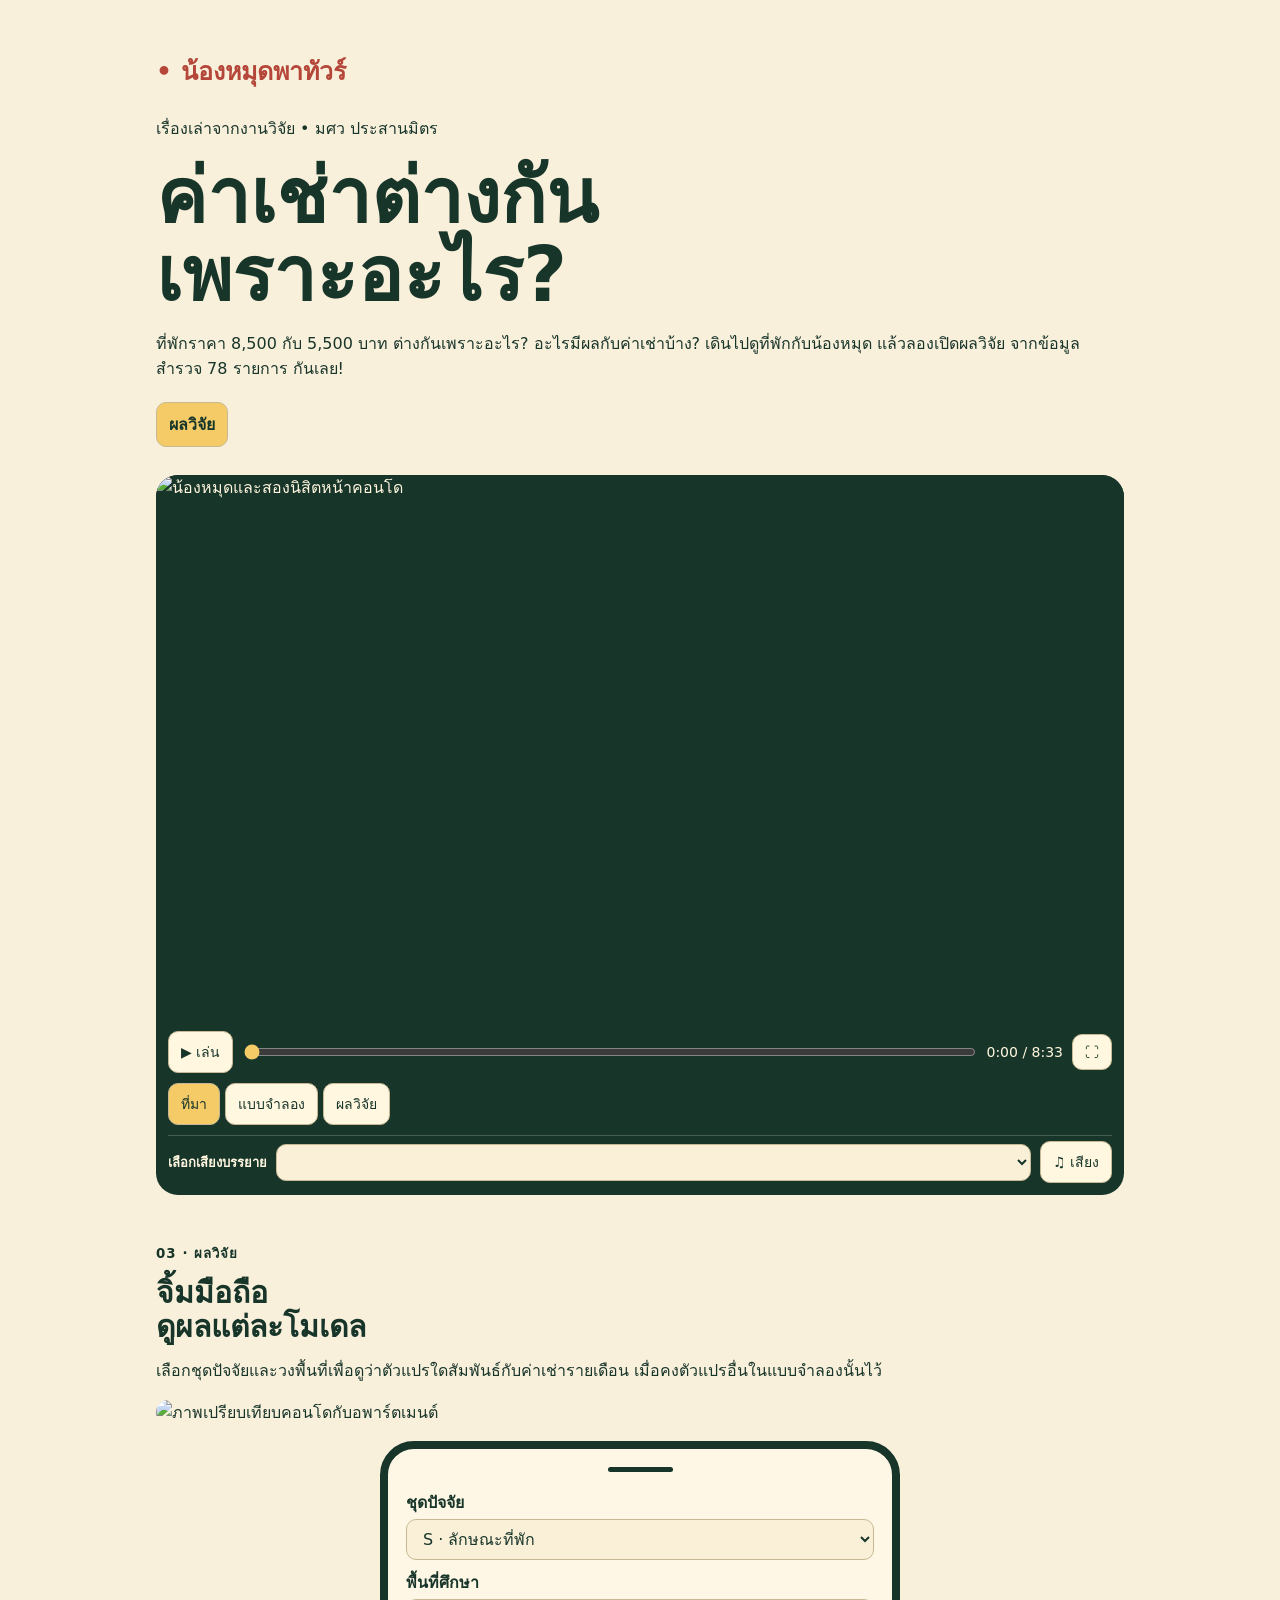
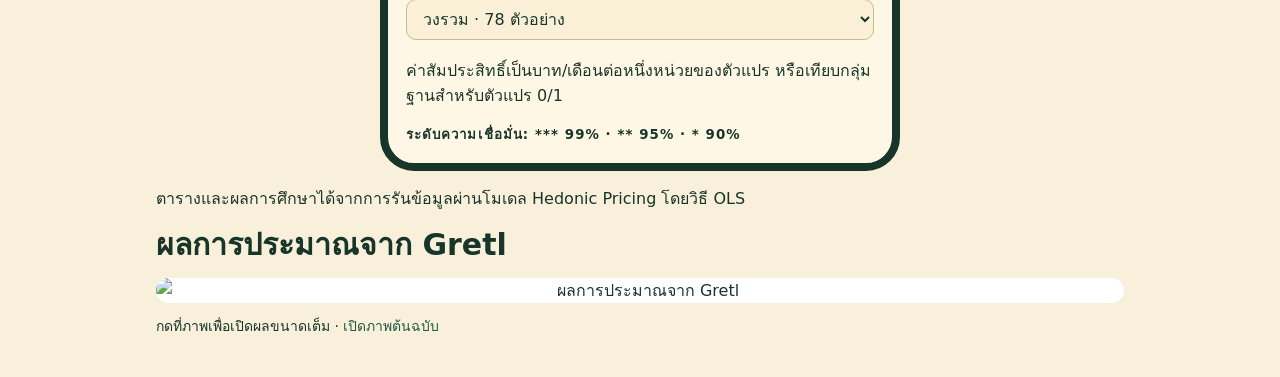
==== nong-mood-tour/index.html @ 77916031 "Create index.html" ====
<!doctype html><html lang="th"><meta charset="utf-8"><meta name="viewport" content="width=device-width, initial-scale=1"><meta name="description" content="น้องหมุดพาสำรวจค่าเช่าที่พักรอบ มศว ผ่านเรื่องเล่า แผนที่ และผลวิจัย OLS 21 แบบจำลอง"><title>น้องหมุดพาทัวร์ · ค่าเช่าต่างกันเพราะอะไร?</title>
<style>
*{box-sizing:border-box}body{margin:0;background:#f9f0dc;color:#18352a;font:16px system-ui,sans-serif}main{max-width:1000px;margin:auto;padding:28px 16px}h1{font-size:clamp(42px,8vw,76px);line-height:1.03;margin:10px 0 18px}h2{font-size:30px;line-height:1.12;margin:12px 0}p{line-height:1.55}button,select,.jump{font:inherit;color:inherit;border:1px solid #c7b994;background:#fff7df;border-radius:10px;padding:9px 12px;cursor:pointer}.jump{display:inline-block;background:#f4cb66;text-decoration:none;font-weight:bold;margin:4px 0 28px}.player{background:#18352a;color:#fff7df;border-radius:22px;overflow:hidden}.player video{display:block;width:100%;aspect-ratio:16/9;background:#18352a;object-fit:contain}.controls{padding:12px;display:grid;gap:10px}.line{display:flex;gap:9px;align-items:center}.line input{min-width:0;flex:1;accent-color:#f4cb66}.line output{white-space:nowrap;font-size:14px}.controls button{color:#18352a;font-size:14px}.controls [aria-pressed=true]{background:#f4cb66}section{margin-top:48px}.phone{border:8px solid #18352a;border-radius:34px;padding:18px;background:#fff7e5;max-width:520px;margin:16px auto}.phone:before{content:"";display:block;width:65px;height:5px;background:#18352a;border-radius:8px;margin:0 auto 18px}label{display:block;font-weight:bold;margin:10px 0 4px}select{width:100%;background:#faf0d7}figure{margin:0}figure img{width:100%;border-radius:15px;display:block;background:white}figcaption,footer{font-size:14px;margin:12px 0}footer{border-top:1px solid #d2c5a9;margin-top:30px;padding:16px 0}.illustration{display:block;width:100%;border-radius:16px}.preview{display:block;background:none;border:0;padding:0;width:100%}dialog{width:min(95vw,1100px);border:0;border-radius:12px;padding:10px;background:#fff7e5}dialog img{width:100%;display:block}dialog::backdrop{background:#000b}.player:fullscreen{display:flex;justify-content:center;flex-direction:column}.player:fullscreen video{min-height:0;flex:1}small{font-weight:bold;letter-spacing:.08em}

.stage{position:relative;aspect-ratio:16/9;overflow:hidden;background:#18352a}.stage>img{display:block;width:100%;height:100%;object-fit:cover}.scene-label{position:absolute;top:3%;left:3%;padding:8px 14px;border-radius:9px;background:#183d30ec;font-weight:650;max-width:92%;font-size:clamp(11px,1.7vw,18px)}.scene-label:empty{display:none}.scene-cards{position:absolute;bottom:4%;left:3%;right:3%;display:flex;justify-content:flex-end;gap:10px}.scene-card{background:#fff6ddeb;color:#18352a;padding:10px 16px;border-radius:11px;box-shadow:0 3px 0 #18352a28;min-width:130px;font-size:clamp(10px,1.5vw,16px)}.scene-card strong{display:block;font-size:clamp(16px,2.2vw,27px)}.extra{padding-top:5px;border-top:1px solid #fff3}.extra label{font-size:13px;margin:0;white-space:nowrap}.extra select{width:auto;min-width:0;flex:1;font-size:13px;margin:0;color:#18352a}.extra button{white-space:nowrap}#play-status{margin:0;font-size:13px}#play-status:empty{display:none}[hidden]{display:none!important}#study-map{position:absolute;inset:0;background:#f9f0dcdd;display:flex;align-items:center;justify-content:center;color:#18352a}.ring{border:2px solid #376855;border-radius:50%;display:flex;align-items:center;justify-content:center}.outer{height:85%;aspect-ratio:1;background:#b7d5c990}.inner{height:48%;aspect-ratio:1;background:#f7d37c99;text-align:center;font-size:clamp(9px,1.6vw,18px)}.map-in,.map-out{position:absolute;background:#fff3dce8;border-radius:8px;padding:8px;font-size:clamp(10px,1.4vw,16px)}.map-in{left:4%;top:22%}.map-out{right:4%;bottom:16%}#model-panel{position:absolute;inset:0;background:#fbefdceF;color:#18352a;padding:3% 6%;text-align:center}#model-panel h2{font-size:clamp(16px,3vw,34px);line-height:1.25;margin:0 0 2%}.model-eyebrow{font-size:clamp(8px,1.2vw,13px);letter-spacing:.1em;margin:0 0 1%}.factor-grid{display:flex;justify-content:center;gap:3%}.factor-grid>div{background:#d8e6d6;border:1px solid #aac6ac;border-radius:15px;padding:2% 4%;display:flex;align-items:center;gap:15px}.factor-grid b{font-size:clamp(24px,5vw,58px)}.factor-grid span{font-size:clamp(9px,1.6vw,18px)}.equation{font-size:clamp(10px,1.6vw,18px);margin:2% 0}.model-combos{font-size:clamp(15px,2.5vw,28px);font-weight:bold;letter-spacing:.12em;background:#efce82;border-radius:9px;padding:1%}.model-combos+p{font-size:clamp(10px,1.6vw,18px);margin:1%}.player:fullscreen .stage{width:100%;max-height:calc(100vh - 145px);aspect-ratio:16/9;flex:1;min-height:0}.player:fullscreen .stage>img{object-fit:contain}.player:fullscreen .controls{flex-shrink:0}.result-table{width:100%;border-collapse:collapse;background:#fff9e9;border-radius:12px;overflow:hidden;margin:14px 0}.result-table td,.result-table th{padding:12px;text-align:left;border-bottom:1px solid #ddcfac}.result-table th{background:#e5e9d3}.result-table td:last-child{font-variant-numeric:tabular-nums;font-weight:bold}.neg{color:#924d3d}.result-note{font-size:14px}a{color:#245b44}.player button:focus-visible,select:focus-visible,input:focus-visible,a:focus-visible{outline:3px solid #da8d1d;outline-offset:3px}button:hover{filter:brightness(.97)}@media(max-width:540px){.scene-card{padding:5px 7px;min-width:0}.scene-cards{gap:5px}.controls{padding:9px}.controls .line{gap:6px}.controls button{padding:7px;font-size:12px}.line output{font-size:11px}.factor-grid>div{gap:7px;border-radius:8px}.extra label{font-size:11px}h1{line-height:1.16}main{padding-top:24px}}@media(prefers-reduced-motion:no-preference){.stage>img{animation:appear .4s ease}@keyframes appear{from{opacity:.8}to{opacity:1}}}
.expanded{position:fixed;inset:0;z-index:1000;border-radius:0;display:flex;flex-direction:column;justify-content:center;background:#10271e}.expanded .stage{flex:0 1 auto}.expanded .controls{flex-shrink:0} .source-note{border-left:4px solid #c99c39;background:#fff4d8;padding:14px 18px;border-radius:8px;font-size:14px;margin:22px 0}.source-note p{margin:5px 0 0}</style><link rel="stylesheet" href="revision.css">
<main><p style="color:#b44739;font-size:25px;font-weight:800">• น้องหมุดพาทัวร์</p><p>เรื่องเล่าจากงานวิจัย • มศว ประสานมิตร</p><h1>ค่าเช่าต่างกัน<br>เพราะอะไร?</h1><p>ที่พักราคา 8,500 กับ 5,500 บาท ต่างกันเพราะอะไร? อะไรมีผลกับค่าเช่าบ้าง? เดินไปดูที่พักกับน้องหมุด แล้วลองเปิดผลวิจัย จากข้อมูลสำรวจ 78 รายการ กันเลย!</p><a class="jump" href="#results">ผลวิจัย</a>
<div class="player" id="player"><audio id="film" preload="metadata" src="narration.m4a"></audio><div id="stage" class="stage"><img id="scene" src="scenes/condo.jpg" alt="น้องหมุดและสองนิสิตหน้าคอนโด"><div id="scene-label" class="scene-label"></div><div id="study-map" hidden><div class="ring outer"><div class="ring inner"><span>สนามกีฬา<br>มศว ประสานมิตร</span></div></div><b class="map-in">วงใน ≤ 3 กม. · 46 ตัวอย่าง</b><b class="map-out">วงนอก &gt; 3–6 กม. · 32 ตัวอย่าง</b></div><div id="model-panel" hidden><p class="model-eyebrow">HEDONIC PRICING · OLS</p><h2>ค่าเช่าหนึ่งห้อง<br>สัมพันธ์กับอะไรบ้าง?</h2><div class="factor-grid"><div><b>S</b><span>ลักษณะห้อง<br>และอาคาร</span></div><div><b>L</b><span>การเดินทาง</span></div><div><b>N</b><span>สิ่งอำนวย<br>ความสะดวก</span></div></div><p class="equation">ค่าเช่า = β₀ + ปัจจัย S + ปัจจัย L + ปัจจัย N + ε</p><div class="model-combos">S · L · N · SL · SN · LN · SLN</div><p>7 รูปแบบ × 3 พื้นที่ = 21 แบบจำลอง</p></div><div id="scene-cards" class="scene-cards"></div></div><div class="controls"><div class="line"><button id="play" type="button">▶ เล่น</button><input id="seek" type="range" min="0" max="512.76" step="0.1" value="0" aria-label="เลื่อนเวลา"><output id="timer">0:00 / 8:33</output><button id="full" type="button" aria-label="เต็มจอ">⛶</button></div><div id="chapters"><button data-time="0" aria-pressed="true">ที่มา</button> <button data-time="95.92" aria-pressed="false">แบบจำลอง</button> <button data-time="212.88" aria-pressed="false">ผลวิจัย</button></div><div class="line extra"><label for="track">เลือกเสียงบรรยาย</label><select id="track" aria-label="เลือกเสียงบรรยาย 1 ถึง 20"></select><button id="mute" aria-label="ปิดเสียง">♫ เสียง</button></div><p id="play-status" role="status"></p></div></div>
<section id="results"><small>03 · ผลวิจัย</small><h2>จิ้มมือถือ<br>ดูผลแต่ละโมเดล</h2><p>เลือกชุดปัจจัยและวงพื้นที่เพื่อดูว่าตัวแปรใดสัมพันธ์กับค่าเช่ารายเดือน เมื่อคงตัวแปรอื่นในแบบจำลองนั้นไว้</p><img class="illustration" src="scenes/compare.jpg" alt="ภาพเปรียบเทียบคอนโดกับอพาร์ตเมนต์"><div class="phone"><label for="model">ชุดปัจจัย</label><select id="model"><option value="S">S · ลักษณะที่พัก</option><option value="L">L · การเดินทาง</option><option value="N">N · สิ่งอำนวยความสะดวก</option><option value="S+L">SL · ลักษณะที่พัก + การเดินทาง</option><option value="S+N">SN · ลักษณะที่พัก + สิ่งอำนวยความสะดวก</option><option value="L+N">LN · การเดินทาง + สิ่งอำนวยความสะดวก</option><option value="S+N+L">SLN · ทั้งสามชุดปัจจัย</option></select><label for="area">พื้นที่ศึกษา</label><select id="area"><option value="0">วงรวม · 78 ตัวอย่าง</option><option value="1">วงใน ≤ 3 กม. · 46 ตัวอย่าง</option><option value="2">วงนอก > 3–6 กม. · 32 ตัวอย่าง</option></select><h3 id="selection"></h3><p>ค่าสัมประสิทธิ์เป็นบาท/เดือนต่อหนึ่งหน่วยของตัวแปร หรือเทียบกลุ่มฐานสำหรับตัวแปร 0/1</p><small>ระดับความเชื่อมั่น: *** 99% · ** 95% · * 90%</small></div><p>ตารางและผลการศึกษาได้จากการรันข้อมูลผ่านโมเดล Hedonic Pricing โดยวิธี OLS</p><div id="significant"></div><h2>ผลการประมาณจาก Gretl</h2><figure><p id="result-label"></p><button class="preview" id="preview" aria-label="เปิดภาพผลขนาดเต็ม"><img id="estimate" alt="ผลการประมาณจาก Gretl"></button><figcaption>กดที่ภาพเพื่อเปิดผลขนาดเต็ม · <a id="original">เปิดภาพต้นฉบับ</a></figcaption></figure></section>
<dialog id="zoom"><form method="dialog"><button>ปิด</button></form><img id="enlarged" alt="ผลการประมาณจาก Gretl ขนาดเต็ม"></dialog>
<script src="model-sources.js"></script><script src="main.js"></script><script src="revision.js"></script></main></html>
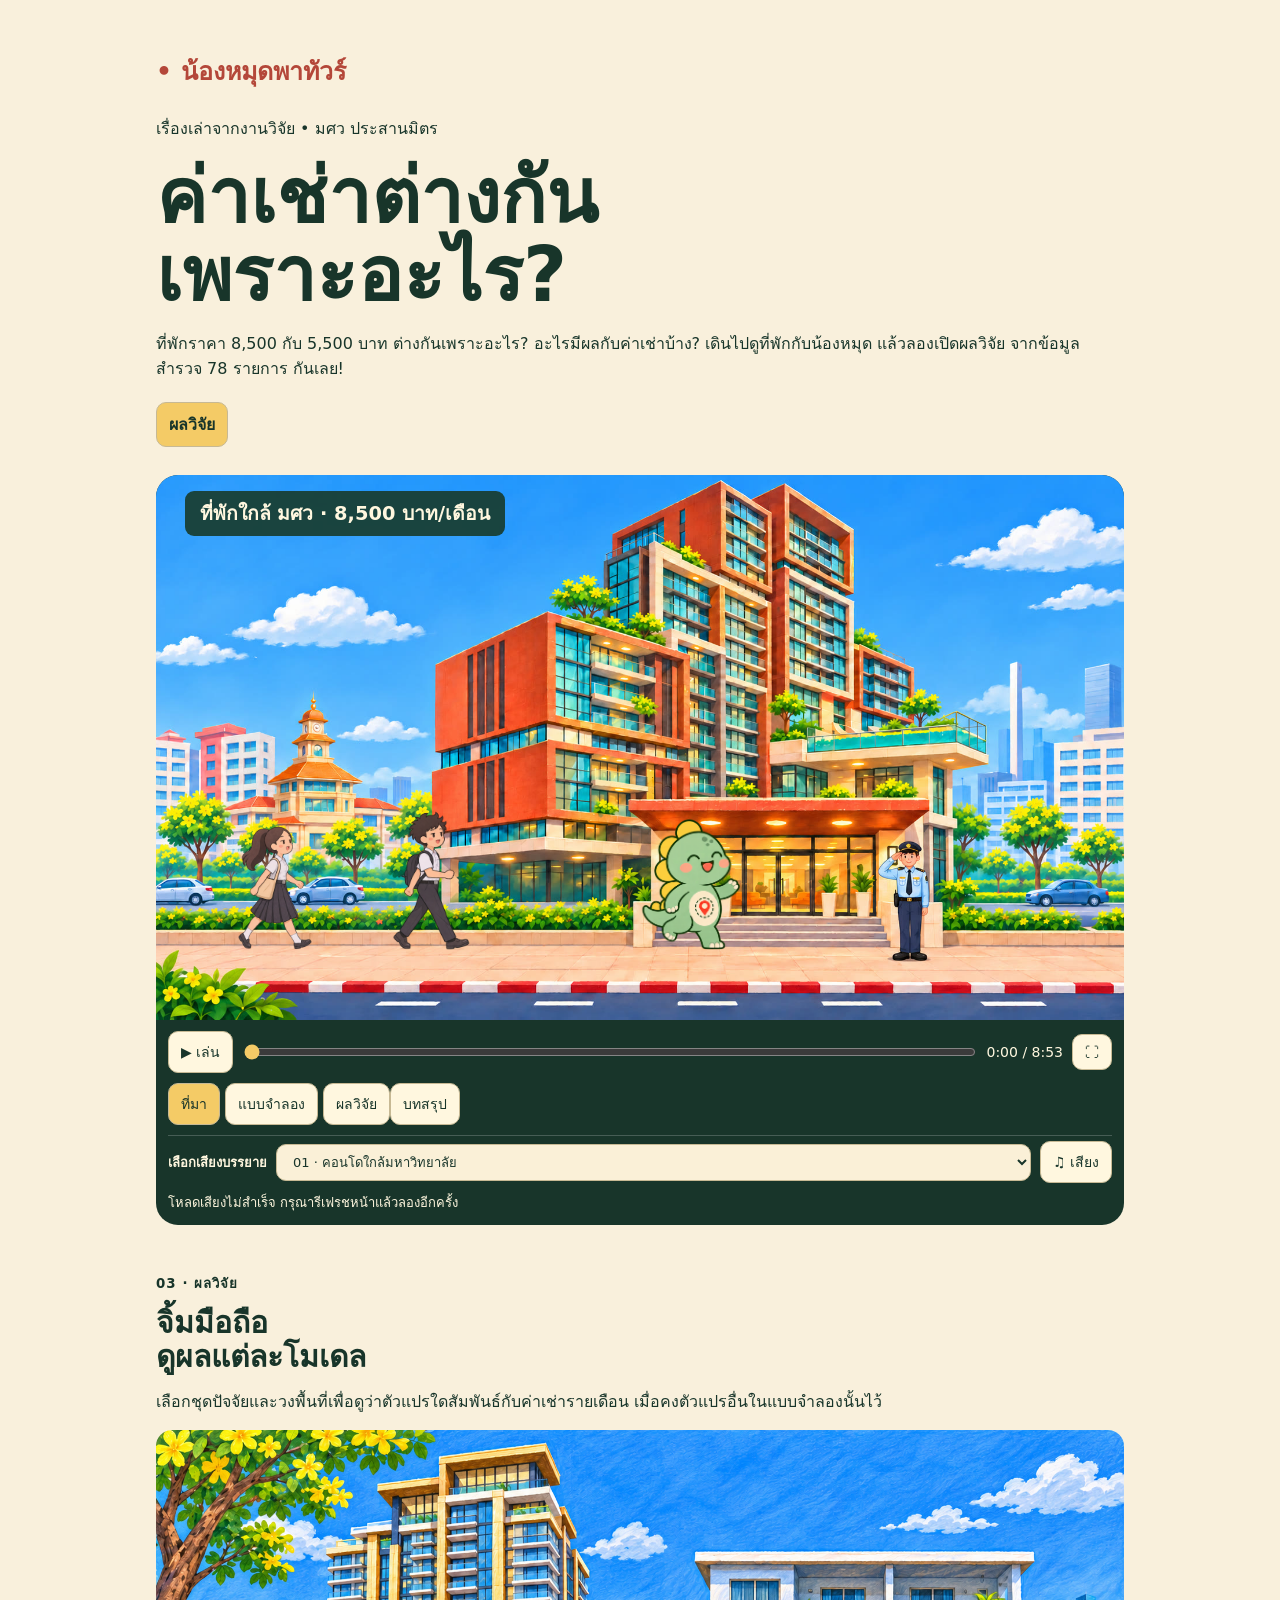
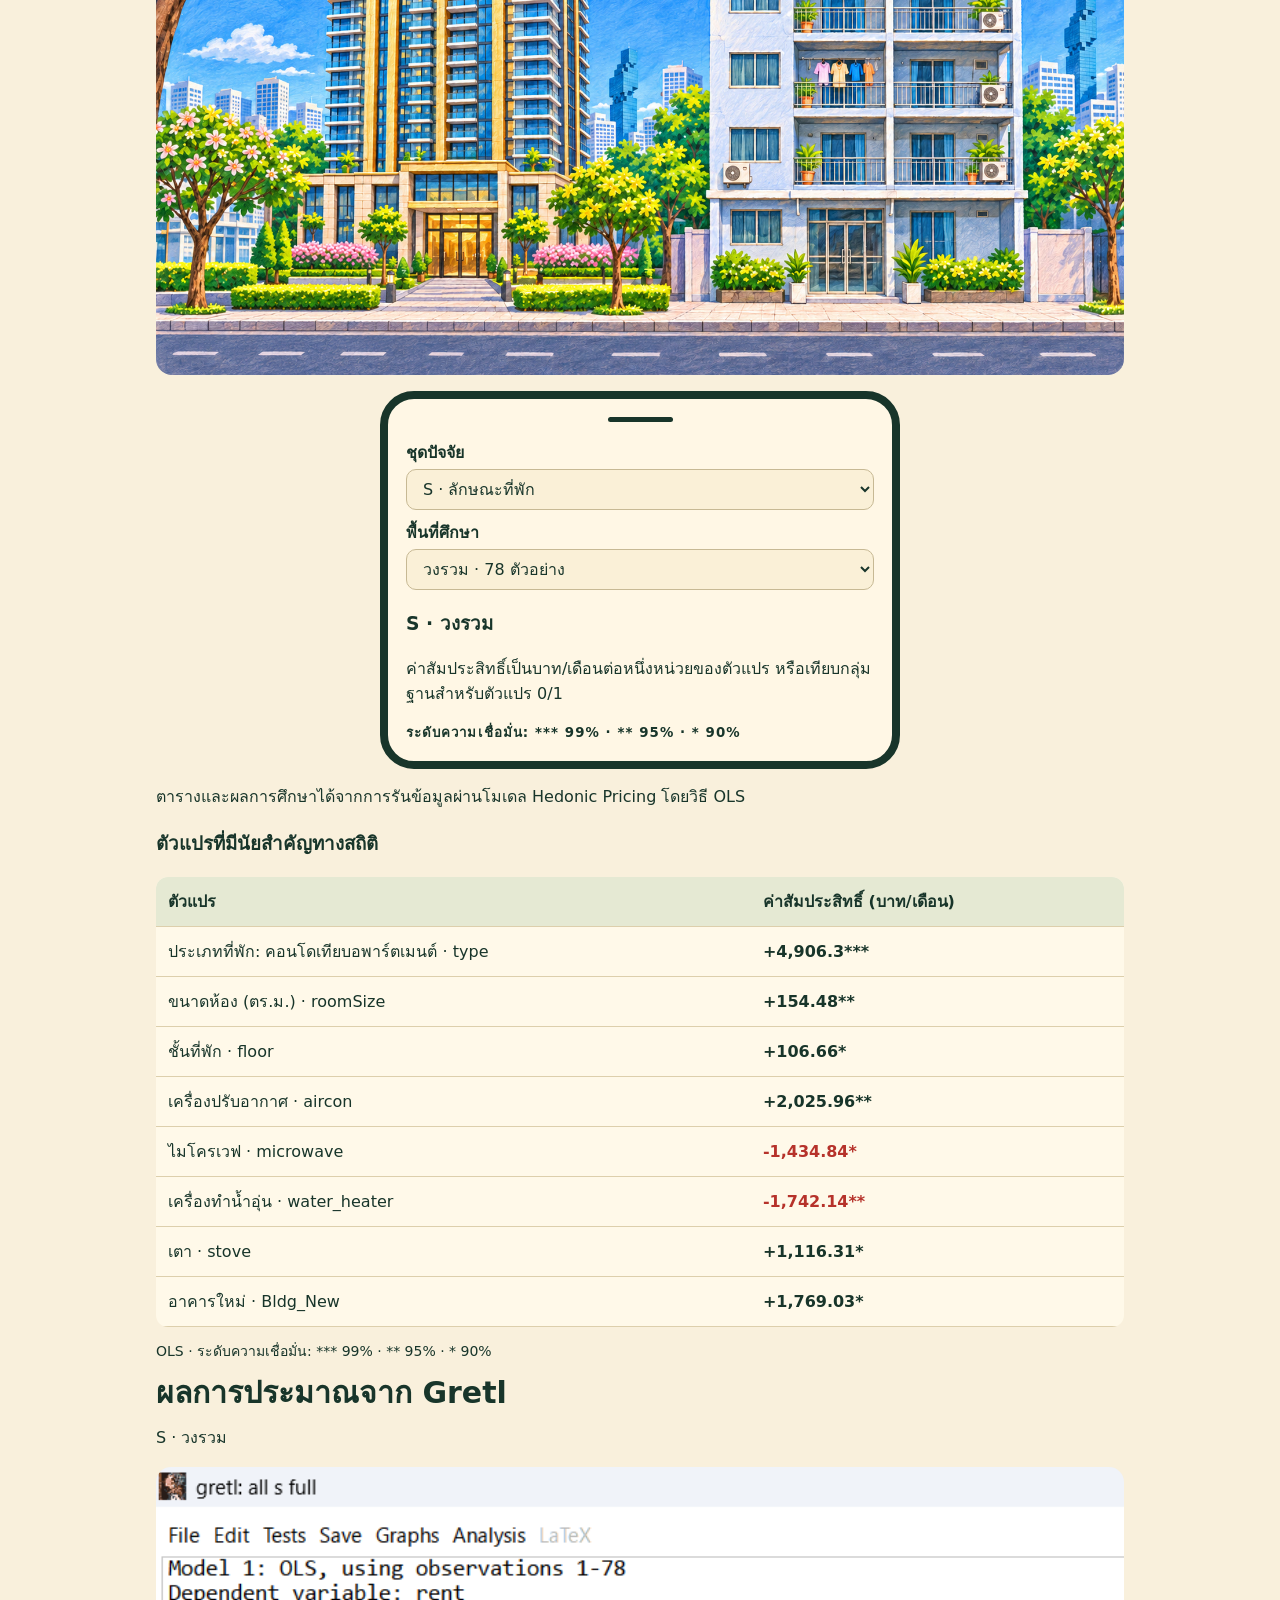
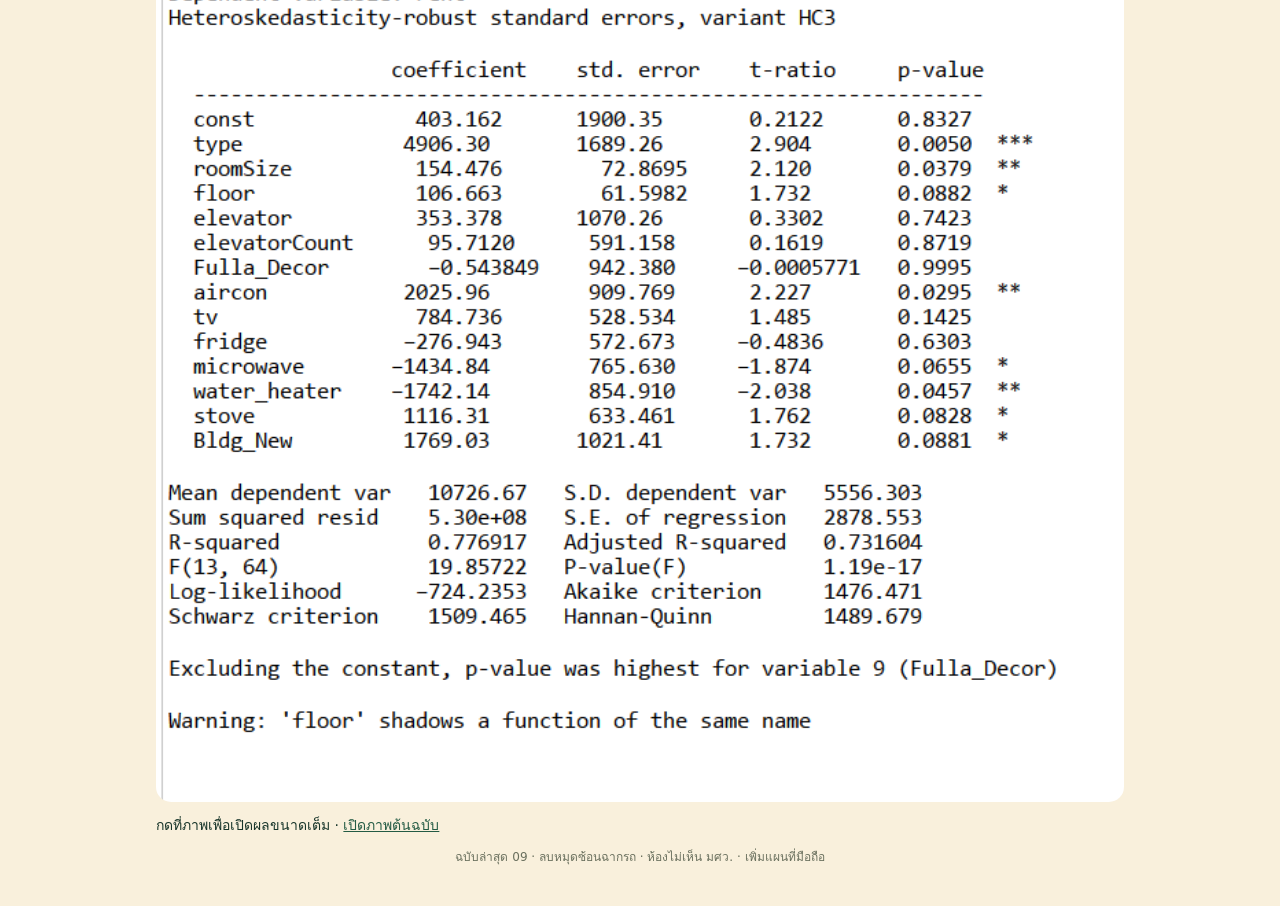
==== commit 6ef23d81: "Add files via upload" ====
--- a/nong-mood-tour/index.html
+++ b/nong-mood-tour/index.html
@@ -3,9 +3,9 @@
 *{box-sizing:border-box}body{margin:0;background:#f9f0dc;color:#18352a;font:16px system-ui,sans-serif}main{max-width:1000px;margin:auto;padding:28px 16px}h1{font-size:clamp(42px,8vw,76px);line-height:1.03;margin:10px 0 18px}h2{font-size:30px;line-height:1.12;margin:12px 0}p{line-height:1.55}button,select,.jump{font:inherit;color:inherit;border:1px solid #c7b994;background:#fff7df;border-radius:10px;padding:9px 12px;cursor:pointer}.jump{display:inline-block;background:#f4cb66;text-decoration:none;font-weight:bold;margin:4px 0 28px}.player{background:#18352a;color:#fff7df;border-radius:22px;overflow:hidden}.player video{display:block;width:100%;aspect-ratio:16/9;background:#18352a;object-fit:contain}.controls{padding:12px;display:grid;gap:10px}.line{display:flex;gap:9px;align-items:center}.line input{min-width:0;flex:1;accent-color:#f4cb66}.line output{white-space:nowrap;font-size:14px}.controls button{color:#18352a;font-size:14px}.controls [aria-pressed=true]{background:#f4cb66}section{margin-top:48px}.phone{border:8px solid #18352a;border-radius:34px;padding:18px;background:#fff7e5;max-width:520px;margin:16px auto}.phone:before{content:"";display:block;width:65px;height:5px;background:#18352a;border-radius:8px;margin:0 auto 18px}label{display:block;font-weight:bold;margin:10px 0 4px}select{width:100%;background:#faf0d7}figure{margin:0}figure img{width:100%;border-radius:15px;display:block;background:white}figcaption,footer{font-size:14px;margin:12px 0}footer{border-top:1px solid #d2c5a9;margin-top:30px;padding:16px 0}.illustration{display:block;width:100%;border-radius:16px}.preview{display:block;background:none;border:0;padding:0;width:100%}dialog{width:min(95vw,1100px);border:0;border-radius:12px;padding:10px;background:#fff7e5}dialog img{width:100%;display:block}dialog::backdrop{background:#000b}.player:fullscreen{display:flex;justify-content:center;flex-direction:column}.player:fullscreen video{min-height:0;flex:1}small{font-weight:bold;letter-spacing:.08em}
 
 .stage{position:relative;aspect-ratio:16/9;overflow:hidden;background:#18352a}.stage>img{display:block;width:100%;height:100%;object-fit:cover}.scene-label{position:absolute;top:3%;left:3%;padding:8px 14px;border-radius:9px;background:#183d30ec;font-weight:650;max-width:92%;font-size:clamp(11px,1.7vw,18px)}.scene-label:empty{display:none}.scene-cards{position:absolute;bottom:4%;left:3%;right:3%;display:flex;justify-content:flex-end;gap:10px}.scene-card{background:#fff6ddeb;color:#18352a;padding:10px 16px;border-radius:11px;box-shadow:0 3px 0 #18352a28;min-width:130px;font-size:clamp(10px,1.5vw,16px)}.scene-card strong{display:block;font-size:clamp(16px,2.2vw,27px)}.extra{padding-top:5px;border-top:1px solid #fff3}.extra label{font-size:13px;margin:0;white-space:nowrap}.extra select{width:auto;min-width:0;flex:1;font-size:13px;margin:0;color:#18352a}.extra button{white-space:nowrap}#play-status{margin:0;font-size:13px}#play-status:empty{display:none}[hidden]{display:none!important}#study-map{position:absolute;inset:0;background:#f9f0dcdd;display:flex;align-items:center;justify-content:center;color:#18352a}.ring{border:2px solid #376855;border-radius:50%;display:flex;align-items:center;justify-content:center}.outer{height:85%;aspect-ratio:1;background:#b7d5c990}.inner{height:48%;aspect-ratio:1;background:#f7d37c99;text-align:center;font-size:clamp(9px,1.6vw,18px)}.map-in,.map-out{position:absolute;background:#fff3dce8;border-radius:8px;padding:8px;font-size:clamp(10px,1.4vw,16px)}.map-in{left:4%;top:22%}.map-out{right:4%;bottom:16%}#model-panel{position:absolute;inset:0;background:#fbefdceF;color:#18352a;padding:3% 6%;text-align:center}#model-panel h2{font-size:clamp(16px,3vw,34px);line-height:1.25;margin:0 0 2%}.model-eyebrow{font-size:clamp(8px,1.2vw,13px);letter-spacing:.1em;margin:0 0 1%}.factor-grid{display:flex;justify-content:center;gap:3%}.factor-grid>div{background:#d8e6d6;border:1px solid #aac6ac;border-radius:15px;padding:2% 4%;display:flex;align-items:center;gap:15px}.factor-grid b{font-size:clamp(24px,5vw,58px)}.factor-grid span{font-size:clamp(9px,1.6vw,18px)}.equation{font-size:clamp(10px,1.6vw,18px);margin:2% 0}.model-combos{font-size:clamp(15px,2.5vw,28px);font-weight:bold;letter-spacing:.12em;background:#efce82;border-radius:9px;padding:1%}.model-combos+p{font-size:clamp(10px,1.6vw,18px);margin:1%}.player:fullscreen .stage{width:100%;max-height:calc(100vh - 145px);aspect-ratio:16/9;flex:1;min-height:0}.player:fullscreen .stage>img{object-fit:contain}.player:fullscreen .controls{flex-shrink:0}.result-table{width:100%;border-collapse:collapse;background:#fff9e9;border-radius:12px;overflow:hidden;margin:14px 0}.result-table td,.result-table th{padding:12px;text-align:left;border-bottom:1px solid #ddcfac}.result-table th{background:#e5e9d3}.result-table td:last-child{font-variant-numeric:tabular-nums;font-weight:bold}.neg{color:#924d3d}.result-note{font-size:14px}a{color:#245b44}.player button:focus-visible,select:focus-visible,input:focus-visible,a:focus-visible{outline:3px solid #da8d1d;outline-offset:3px}button:hover{filter:brightness(.97)}@media(max-width:540px){.scene-card{padding:5px 7px;min-width:0}.scene-cards{gap:5px}.controls{padding:9px}.controls .line{gap:6px}.controls button{padding:7px;font-size:12px}.line output{font-size:11px}.factor-grid>div{gap:7px;border-radius:8px}.extra label{font-size:11px}h1{line-height:1.16}main{padding-top:24px}}@media(prefers-reduced-motion:no-preference){.stage>img{animation:appear .4s ease}@keyframes appear{from{opacity:.8}to{opacity:1}}}
-.expanded{position:fixed;inset:0;z-index:1000;border-radius:0;display:flex;flex-direction:column;justify-content:center;background:#10271e}.expanded .stage{flex:0 1 auto}.expanded .controls{flex-shrink:0} .source-note{border-left:4px solid #c99c39;background:#fff4d8;padding:14px 18px;border-radius:8px;font-size:14px;margin:22px 0}.source-note p{margin:5px 0 0}</style><link rel="stylesheet" href="revision.css">
+.expanded{position:fixed;inset:0;z-index:1000;border-radius:0;display:flex;flex-direction:column;justify-content:center;background:#10271e}.expanded .stage{flex:0 1 auto}.expanded .controls{flex-shrink:0} .source-note{border-left:4px solid #c99c39;background:#fff4d8;padding:14px 18px;border-radius:8px;font-size:14px;margin:22px 0}.source-note p{margin:5px 0 0}</style><link rel="stylesheet" href="revision.css?v=latest-09">
 <main><p style="color:#b44739;font-size:25px;font-weight:800">• น้องหมุดพาทัวร์</p><p>เรื่องเล่าจากงานวิจัย • มศว ประสานมิตร</p><h1>ค่าเช่าต่างกัน<br>เพราะอะไร?</h1><p>ที่พักราคา 8,500 กับ 5,500 บาท ต่างกันเพราะอะไร? อะไรมีผลกับค่าเช่าบ้าง? เดินไปดูที่พักกับน้องหมุด แล้วลองเปิดผลวิจัย จากข้อมูลสำรวจ 78 รายการ กันเลย!</p><a class="jump" href="#results">ผลวิจัย</a>
-<div class="player" id="player"><audio id="film" preload="metadata" src="narration.m4a"></audio><div id="stage" class="stage"><img id="scene" src="scenes/condo.jpg" alt="น้องหมุดและสองนิสิตหน้าคอนโด"><div id="scene-label" class="scene-label"></div><div id="study-map" hidden><div class="ring outer"><div class="ring inner"><span>สนามกีฬา<br>มศว ประสานมิตร</span></div></div><b class="map-in">วงใน ≤ 3 กม. · 46 ตัวอย่าง</b><b class="map-out">วงนอก &gt; 3–6 กม. · 32 ตัวอย่าง</b></div><div id="model-panel" hidden><p class="model-eyebrow">HEDONIC PRICING · OLS</p><h2>ค่าเช่าหนึ่งห้อง<br>สัมพันธ์กับอะไรบ้าง?</h2><div class="factor-grid"><div><b>S</b><span>ลักษณะห้อง<br>และอาคาร</span></div><div><b>L</b><span>การเดินทาง</span></div><div><b>N</b><span>สิ่งอำนวย<br>ความสะดวก</span></div></div><p class="equation">ค่าเช่า = β₀ + ปัจจัย S + ปัจจัย L + ปัจจัย N + ε</p><div class="model-combos">S · L · N · SL · SN · LN · SLN</div><p>7 รูปแบบ × 3 พื้นที่ = 21 แบบจำลอง</p></div><div id="scene-cards" class="scene-cards"></div></div><div class="controls"><div class="line"><button id="play" type="button">▶ เล่น</button><input id="seek" type="range" min="0" max="512.76" step="0.1" value="0" aria-label="เลื่อนเวลา"><output id="timer">0:00 / 8:33</output><button id="full" type="button" aria-label="เต็มจอ">⛶</button></div><div id="chapters"><button data-time="0" aria-pressed="true">ที่มา</button> <button data-time="95.92" aria-pressed="false">แบบจำลอง</button> <button data-time="212.88" aria-pressed="false">ผลวิจัย</button></div><div class="line extra"><label for="track">เลือกเสียงบรรยาย</label><select id="track" aria-label="เลือกเสียงบรรยาย 1 ถึง 20"></select><button id="mute" aria-label="ปิดเสียง">♫ เสียง</button></div><p id="play-status" role="status"></p></div></div>
+<div class="player" id="player"><audio id="film" preload="metadata" src="narration.m4a"></audio><div id="stage" class="stage"><img id="scene" src="scenes/condo.jpg" alt="น้องหมุดและสองนิสิตหน้าคอนโด"><div id="scene-label" class="scene-label"></div><div id="study-map" hidden><div class="ring outer"><div class="ring inner"><span>สนามกีฬา<br>มศว ประสานมิตร</span></div></div><b class="map-in">วงใน ≤ 3 กม. · 46 ตัวอย่าง</b><b class="map-out">วงนอก &gt; 3–6 กม. · 32 ตัวอย่าง</b></div><div id="model-panel" hidden><p class="model-eyebrow">HEDONIC PRICING · OLS</p><h2>ค่าเช่าหนึ่งห้อง<br>สัมพันธ์กับอะไรบ้าง?</h2><div class="factor-grid"><div><b>S</b><span>ลักษณะห้อง<br>และอาคาร</span></div><div><b>L</b><span>การเดินทาง</span></div><div><b>N</b><span>สิ่งอำนวย<br>ความสะดวก</span></div></div><p class="equation">ค่าเช่า = β₀ + ปัจจัย S + ปัจจัย L + ปัจจัย N + ε</p><div class="model-combos">S · L · N · SL · SN · LN · SLN</div><p>7 รูปแบบ × 3 พื้นที่ = 21 แบบจำลอง</p></div><div id="scene-cards" class="scene-cards"></div></div><div class="controls"><div class="line"><button id="play" type="button">▶ เล่น</button><input id="seek" type="range" min="0" max="532.96" step="0.1" value="0" aria-label="เลื่อนเวลา"><output id="timer">0:00 / 8:53</output><button id="full" type="button" aria-label="เต็มจอ">⛶</button></div><div id="chapters"><button data-time="0" aria-pressed="true">ที่มา</button> <button data-time="95.92" aria-pressed="false">แบบจำลอง</button> <button data-time="212.88" aria-pressed="false">ผลวิจัย</button></div><div class="line extra"><label for="track">เลือกเสียงบรรยาย</label><select id="track" aria-label="เลือกเสียงบรรยาย 1 ถึง 20"></select><button id="mute" aria-label="ปิดเสียง">♫ เสียง</button></div><p id="play-status" role="status"></p></div></div>
 <section id="results"><small>03 · ผลวิจัย</small><h2>จิ้มมือถือ<br>ดูผลแต่ละโมเดล</h2><p>เลือกชุดปัจจัยและวงพื้นที่เพื่อดูว่าตัวแปรใดสัมพันธ์กับค่าเช่ารายเดือน เมื่อคงตัวแปรอื่นในแบบจำลองนั้นไว้</p><img class="illustration" src="scenes/compare.jpg" alt="ภาพเปรียบเทียบคอนโดกับอพาร์ตเมนต์"><div class="phone"><label for="model">ชุดปัจจัย</label><select id="model"><option value="S">S · ลักษณะที่พัก</option><option value="L">L · การเดินทาง</option><option value="N">N · สิ่งอำนวยความสะดวก</option><option value="S+L">SL · ลักษณะที่พัก + การเดินทาง</option><option value="S+N">SN · ลักษณะที่พัก + สิ่งอำนวยความสะดวก</option><option value="L+N">LN · การเดินทาง + สิ่งอำนวยความสะดวก</option><option value="S+N+L">SLN · ทั้งสามชุดปัจจัย</option></select><label for="area">พื้นที่ศึกษา</label><select id="area"><option value="0">วงรวม · 78 ตัวอย่าง</option><option value="1">วงใน ≤ 3 กม. · 46 ตัวอย่าง</option><option value="2">วงนอก > 3–6 กม. · 32 ตัวอย่าง</option></select><h3 id="selection"></h3><p>ค่าสัมประสิทธิ์เป็นบาท/เดือนต่อหนึ่งหน่วยของตัวแปร หรือเทียบกลุ่มฐานสำหรับตัวแปร 0/1</p><small>ระดับความเชื่อมั่น: *** 99% · ** 95% · * 90%</small></div><p>ตารางและผลการศึกษาได้จากการรันข้อมูลผ่านโมเดล Hedonic Pricing โดยวิธี OLS</p><div id="significant"></div><h2>ผลการประมาณจาก Gretl</h2><figure><p id="result-label"></p><button class="preview" id="preview" aria-label="เปิดภาพผลขนาดเต็ม"><img id="estimate" alt="ผลการประมาณจาก Gretl"></button><figcaption>กดที่ภาพเพื่อเปิดผลขนาดเต็ม · <a id="original">เปิดภาพต้นฉบับ</a></figcaption></figure></section>
 <dialog id="zoom"><form method="dialog"><button>ปิด</button></form><img id="enlarged" alt="ผลการประมาณจาก Gretl ขนาดเต็ม"></dialog>
-<script src="model-sources.js"></script><script src="main.js"></script><script src="revision.js"></script></main></html>
+<script src="bundled-data.js?v=latest-09"></script><script src="model-sources.js"></script><script src="main.js?v=latest-09"></script><script src="revision.js?v=latest-09"></script><p style="text-align:center;font-size:12px;color:#6a705e">ฉบับล่าสุด 09 · ลบหมุดซ้อนฉากรถ · ห้องไม่เห็น มศว. · เพิ่มแผนที่มือถือ</p></main></html>
--- a/nong-mood-tour/revision.css
+++ b/nong-mood-tour/revision.css
@@ -0,0 +1,51 @@
+.stage{container-type:inline-size}.stage>img{transition:none}.scene-enter{animation:sceneIn .3s both}#motion-layer,#story-board{position:absolute;inset:0;pointer-events:none}#motion-layer{z-index:3}#story-board{z-index:4;color:#173e33}#story-board.info{inset:13% 4% 8% 18%;background:#fff8e8ed;border-radius:2cqw}#story-board.result{inset:0}.still-actor{position:absolute;width:14%;object-fit:contain;object-position:center bottom}.walker{position:absolute;aspect-ratio:var(--ratio);background-size:200% 200%;background-repeat:no-repeat;transform:translateY(10%)}.walker.girl{background-image:url('sprites/girl-walk.png')}.walker.boy{background-image:url('sprites/boy-walk.png')}.walker.mascot{background-image:url('sprites/mascot-walk.png')}.rider{position:absolute;aspect-ratio:1.5;transform:translateY(5%)}.rider img{height:100%;width:100%;object-fit:contain;object-position:center bottom}.info-panel{display:flex;align-items:center;justify-content:center;flex-direction:column;height:100%;padding:2% 5%;text-align:center;font-size:2.2cqw}.info-panel h2{font-size:3.1cqw;margin:1% 0 3%}.info-panel p{line-height:1.65;margin:2%}.info-panel small{font-size:1.6cqw}.factors{display:flex;gap:3%;justify-content:center;width:100%;margin:3% 0}.factors>b{flex:1;background:#e5a48c;border-radius:1cqw;padding:4% 2%;font-size:3cqw}.factors>b:nth-child(2){background:#95bdc7}.factors>b:nth-child(3){background:#adc79b}.factors small{display:block;font-size:1.6cqw}.single-factor{display:flex;flex-direction:column;align-items:center;justify-content:center;min-width:45%;background:#f7ce71;border-radius:2cqw;padding:4% 7%;animation:cardIn .45s both}.single-factor b{font-size:6cqw;line-height:1.2}.single-factor span{font-size:2.4cqw;margin-top:4%}.info-panel table{width:100%;border-collapse:collapse;font-size:2.4cqw}.info-panel td,.info-panel th{padding:2% 3%;border-bottom:1px solid #baa98d}.scene-cards{z-index:5}.scene-label{z-index:6;font-size:2cqw;padding:.9cqw 1.5cqw;max-width:92%;line-height:1.4}.route{position:absolute;display:flex;gap:1%;justify-content:center;top:13%;left:20%;right:5%;font-size:2cqw}.route b{background:#fff8e8dd;padding:1% 4%;border-radius:1cqw;white-space:nowrap}.route b.active{background:#f7cb69;box-shadow:0 .25cqw 0 #8f674f33}.route b+ b:before{content:'›';margin-right:1cqw}.route small{display:block}.diagram-route{position:static;margin:3% 0;font-size:2.5cqw;width:100%;gap:2%}.diagram-route b{flex:1;padding:3% 1%}.chart{width:95%;font-size:1.4cqw}.chart svg{width:100%;max-height:26cqw}.chart text{font:16px sans-serif;fill:#173e33}.axis{fill:none;stroke:#668273;stroke-width:2}.regression{fill:none;stroke:#d78469;stroke-width:4;stroke-dasharray:1;stroke-dashoffset:calc(1 - var(--progress,0))}.chart circle{fill:#173e33}.chart g{animation:pointIn .4s var(--delay) both;transform-box:fill-box;transform-origin:center}.residual{stroke:#d39576;stroke-dasharray:4 4;stroke-width:2}.is-paused .chart g{animation-play-state:paused}.result-focus{position:absolute;bottom:9%;right:3%;width:52%;padding:2% 3%;background:#fff9eaf5;border-radius:1.6cqw;box-shadow:0 .4cqw 1cqw #173e3322;animation:cardIn .5s both;display:flex;flex-direction:column;gap:.4cqw;line-height:1.3}.result-focus>span{font-size:3cqw}.result-focus>b{font-size:5.5cqw;letter-spacing:-.05cqw}.neg{color:#b6322a!important}.result-focus small,.result-focus em{font-size:1.7cqw;font-style:normal}.result-focus em{background:#f8d883;border-radius:.5cqw;align-self:flex-start;padding:.3cqw .8cqw}.stat-note{position:absolute;bottom:1.8%;left:3%;right:3%;background:#193e33ed;color:#fff8e8;padding:.6% 1.4%;border-radius:.5cqw;font-size:1.25cqw;text-align:center}.travel-cost-graphic{position:absolute;left:24%;top:24%;display:flex;flex-direction:column;align-items:center;color:#fff8e8;text-shadow:0 .3cqw .5cqw #173e33}.travel-cost-graphic b{font-size:9cqw}.travel-cost-graphic span{font-size:2cqw;background:#173e33cc;padding:1cqw;border-radius:1cqw}.steps-overlay .route{top:24%;left:8%;right:8%;font-size:2.6cqw}.travel-summary{position:absolute;bottom:4%;left:22%;right:3%;background:#fff8e8ee;color:#173e33;padding:1%;border-radius:1cqw;font-size:2.5cqw;text-align:center}.map-schematic{height:100%;min-height:20cqw;position:relative;display:flex;align-items:center;justify-content:space-around;font-size:2.2cqw;padding:2%}.outer-circle{width:45%;aspect-ratio:1;border:2px dashed #c4a04e;border-radius:50%;background:#e6c982aa;display:grid;place-items:center;animation:cardIn .6s both}.inner-circle{width:55%;aspect-ratio:1;border:2px dashed #58826a;border-radius:50%;background:#a7c09bcc;display:grid;place-items:center;text-align:center}.map-schematic aside{display:flex;flex-direction:column;gap:.4cqw;font-size:2cqw}.map-schematic aside b{margin-top:1cqw}.map-schematic>small{position:absolute;bottom:0;font-size:1.3cqw}@keyframes sceneIn{from{opacity:.5}to{opacity:1}}@keyframes cardIn{0%{opacity:0;transform:translateY(2cqw) scale(.85)}75%{transform:translateY(-.3cqw) scale(1.025)}100%{opacity:1;transform:none}}@keyframes pointIn{from{opacity:0;scale:0}to{opacity:1;scale:1}}@media(prefers-reduced-motion:reduce){*{animation:none!important;transition:none!important}}
+
+.rider::before{content:"";position:absolute;left:18%;right:17%;bottom:-.7%;height:2.4%;background:#182a2f55;border-radius:50%;filter:blur(.18cqw);z-index:-1}
+/* Restore the airy layouts from the reference film. */
+#story-board.info{left:25%}.comparison-tags{position:absolute;top:17%;left:8%;right:8%;display:flex;justify-content:space-around;gap:20%;font-size:2.6cqw}.comparison-tags b{background:#fff8e8e8;padding:1% 3%;border-radius:1cqw}.compact-results{position:absolute;left:25%;right:3%;bottom:9%;display:flex;justify-content:flex-end;align-items:flex-end;gap:1.2%}.compact-value{flex:1;max-width:24cqw;min-width:0;background:#fff8e9f2;border-radius:.8cqw;padding:1cqw 1.25cqw;line-height:1.25;box-shadow:0 .25cqw 0 #193e3322;color:#183c31}.compact-value>span{display:block;font-size:1.6cqw;margin-bottom:.5cqw}.compact-value>b{display:block;font-size:2.8cqw;white-space:nowrap}.compact-value>small{display:block;font-size:1.1cqw;margin-top:.5cqw}.compact-value.current{animation:cardIn .4s both}.compact-results.single .compact-value{flex:none;min-width:20cqw;max-width:27cqw}.result-gallery{position:absolute;inset:12% 2.5% 8%;display:grid;grid-template-columns:repeat(4,1fr);gap:.8cqw;align-content:center}.gallery-item{position:relative;aspect-ratio:.96;border-radius:1cqw;overflow:hidden;background:#fff8e8;box-shadow:0 .15cqw .5cqw #193e331f}.gallery-item>img{width:100%;height:100%;object-fit:cover}.gallery-item>.compact-value{position:absolute;left:3%;right:3%;top:2%;max-width:none;padding:.6cqw .8cqw;background:#fff8e8ef;box-shadow:none;border-radius:.6cqw}.gallery-item .compact-value>span{font-size:1.3cqw;margin-bottom:.2cqw}.gallery-item .compact-value>b{font-size:2.05cqw}.gallery-item .compact-value>small{font-size:.95cqw;margin-top:.1cqw}.gallery-item.current{animation:cardIn .45s both}.result-gallery.count-4{grid-template-columns:repeat(4,1fr)}.result-gallery.count-5{grid-template-columns:repeat(3,1fr);inset:12% 10% 8%}.result-gallery.count-5 .gallery-item{aspect-ratio:1.8}.result-gallery.count-5 .gallery-item>img{object-position:center 70%}.stage[data-scene^="detail/"]{background:#fff1d7}.stage[data-scene^="detail/"]>img{object-fit:contain;object-position:25% center}.journey-graphic{position:absolute;inset:10% 3% 4%;background:#fff8e8df;border-radius:1cqw;text-align:center;padding-top:1cqw;color:#193e33}.journey-graphic h2{font-size:3cqw;margin:1% 0}.journey-graphic>p{font-size:1.65cqw;margin:2%}.journey-graphic svg{position:absolute;inset:0;width:100%;height:100%}.journey-graphic svg text{font:22px sans-serif;fill:#193e33}.journey-stops{position:absolute;left:17%;right:3%;top:55%;display:flex;justify-content:space-between;gap:4%}.journey-stops>b{background:#fff8e8;padding:.5cqw 1.5cqw;border-radius:1cqw;font-size:1.9cqw}.journey-metrics{position:absolute;left:23%;right:8%;bottom:7%;display:flex;gap:3%;font-size:2.3cqw}.journey-metrics>b{flex:1;background:#dc9b84;padding:1.4cqw .5cqw;border-radius:1cqw}.journey-metrics>b:nth-child(2){background:#94bac3}.journey-metrics>b:nth-child(3){background:#abc598}.journey-metrics small{display:block;font-weight:400;font-size:1.5cqw;margin-top:.5cqw}.combination-grid{width:90%;display:grid;grid-template-columns:repeat(3,1fr);gap:1.3cqw}.combination-grid>div{border-radius:1cqw;background:#e7dfc8;padding:1cqw;transition:opacity .25s}.combination-grid b{display:block;font-size:3cqw}.combination-grid small{font-size:1.3cqw}.combination-grid>div:last-child{grid-column:2;background:#193e33;color:#fff8e8}.combination-grid .active{outline:.3cqw solid #efbd5c;animation:cardIn .4s both}.combination-grid .future{opacity:.2}.room-callouts,.amenity-callouts{position:absolute;inset:0}.room-callouts b,.amenity-callouts b{position:absolute;padding:.6cqw 1.2cqw;border-radius:1cqw;font-size:1.8cqw;background:#fff8e8ec;color:#193e33}.room-callouts b:first-child{top:15%;left:44%}.room-callouts b:last-child{top:30%;left:52%;font-size:1.5cqw}.amenity-callouts .wifi{top:13%;left:28%}.amenity-callouts .gym{top:39%;left:62%;background:#acc49a}.amenity-callouts .pool{top:44%;right:4%;background:#92bbc4}.amenity-callouts .laundry{bottom:13%;right:12%;background:#dfa28b}.research-transition{position:absolute;inset:0 54% 0 0;background:#fff8e8e8;padding:6% 5%;text-align:center;color:#193e33}.research-transition h2{font-size:3.6cqw;line-height:1.4;margin:0 0 4%}.research-transition p{font-size:1.9cqw}.research-transition .factors{position:absolute;left:108%;bottom:7%;width:90%}.research-transition .factors>b{font-size:3cqw;padding:2cqw 1cqw}.research-transition small{font-size:1.2cqw}.stage[data-scene="closing-wai"] .scene-label,.stage[data-scene="closing"] .scene-label{left:auto;right:3%;max-width:39%;font-size:1.7cqw}
+
+#motion-layer{z-index:5}
+
+/* Consistent picture treatment and quieter information layers. */
+.stage>img,.gallery-item>img{filter:saturate(1.08) contrast(1.025)}
+.stage[data-layout="gallery"]{background:#f6ebd2}
+.stage[data-layout="gallery"]>img{opacity:.16;filter:saturate(.7)}
+.empty-result{position:absolute;right:4%;bottom:12%;width:36%;padding:1.5cqw 1.8cqw;background:#fff9eaf2;border-radius:1.2cqw;box-shadow:0 .25cqw .8cqw #183c3118;animation:cardIn .35s both;line-height:1.5}
+.empty-result h2{font-size:2.1cqw;line-height:1.4;margin:0 0 .7cqw}
+.empty-result p{font-size:1.65cqw;margin:0 0 .7cqw}
+.empty-result small{font-size:1.2cqw;display:block;color:#536a5c}
+.result-gallery{gap:1.1cqw;inset:13% 3.5% 9%}
+.gallery-item{box-shadow:none;border:.12cqw solid #e5d8bc}
+.gallery-item>.compact-value{background:#fff9edf5}
+.compact-value{box-shadow:none}
+#story-board.info{background:#fff8e8f5;box-shadow:none}
+.journey-graphic{background:#fff8e8ed}
+.stat-note{left:3.5%;right:3.5%;font-size:1.15cqw;padding:.5% 1%}
+
+.gallery-item:has([data-variable="roomSize"])>img{object-fit:cover;object-position:left center}
+
+/* v8: stable scenes and captions outside the artwork. */
+.stage>img,.gallery-item>img{filter:none}
+#story-board.info{inset:17% 4% 10% 43%;border-radius:1.1cqw;background:#fff8e8ed}
+.info-panel{padding:2% 4%;font-size:1.8cqw}.info-panel h2{font-size:2.3cqw;line-height:1.4;margin:0 0 1.4cqw}.info-panel small{font-size:1.25cqw}
+.info-panel .single-factor{padding:2cqw 3cqw;min-width:50%}.single-factor b{font-size:4cqw}.single-factor span{font-size:1.9cqw}
+.map-schematic{width:100%;display:grid;grid-template-columns:1fr 1fr;gap:1.3cqw;min-height:17cqw;height:auto;padding:0 0 2cqw;align-items:center}
+.area-diagram{width:100%;display:grid;place-items:center}.outer-circle{width:100%;max-width:17cqw;display:grid;place-items:center}.inner-circle{width:62%;font-size:1.6cqw;line-height:1.5}
+.map-schematic aside{font-size:1.5cqw;gap:1cqw;line-height:1.4;text-align:left}.map-schematic aside div{display:flex;flex-direction:column;gap:.3cqw}.map-schematic aside b{margin:0}.map-schematic>small{bottom:0;left:0;right:0;font-size:1.1cqw}
+.result-gallery,.result-gallery.count-5{inset:13% 3.5% 10%;align-content:center;gap:1cqw}
+.gallery-item,.result-gallery.count-5 .gallery-item{aspect-ratio:auto;display:flex;flex-direction:column;background:#fff8e8;border:0;border-radius:.8cqw;overflow:hidden}
+.gallery-item>img,.result-gallery.count-5 .gallery-item>img{display:block;width:100%;height:12cqw;object-fit:cover;object-position:center 65%;flex:none}
+.gallery-item>.compact-value{position:static;order:2;max-width:none;min-height:6cqw;padding:.6cqw .8cqw;background:#fff8e8;border-radius:0;flex:1;margin:0}
+.gallery-item .compact-value>span{font-size:1.25cqw;line-height:1.3}.gallery-item .compact-value>b{font-size:2cqw}.gallery-item .compact-value>small{font-size:.95cqw}
+.gallery-item:has([data-variable="type"])>img{object-fit:contain;background:#e7eedf}
+.result-gallery.count-5{grid-template-columns:repeat(3,1fr);inset:13% 12% 10%}.result-gallery.count-5 .gallery-item>img{height:10cqw}
+.result-gallery.count-5 .compact-value{min-height:5cqw}
+.compact-results{left:25%;bottom:10%;gap:.8cqw}.compact-value{background:#fff8e8f5;padding:.8cqw 1cqw}.compact-value>span{font-size:1.5cqw}.compact-value>b{font-size:2.6cqw}
+.scene-enter{animation:sceneIn .7s both}.gallery-item.current,.compact-value.current{animation:none}.gallery-item{transition:opacity .65s}
+.stage[data-layout="gallery"]>img{opacity:.1;filter:none}
+.journey-graphic{inset:12% 5% 10%;background:#fff8e8d9}.journey-graphic h2{font-size:2.6cqw}
+.stage[data-scene="blue-room"] .still-actor{z-index:1}
+/* Keep the complete mascot and appliance visible in every gallery tile. */
+.gallery-item>img,.result-gallery.count-5 .gallery-item>img{object-fit:contain;object-position:center;background:#edf0e5;height:14cqw}
+.result-gallery.count-5 .gallery-item>img{height:10cqw}
+#story-board.info{top:22%;bottom:22%}
